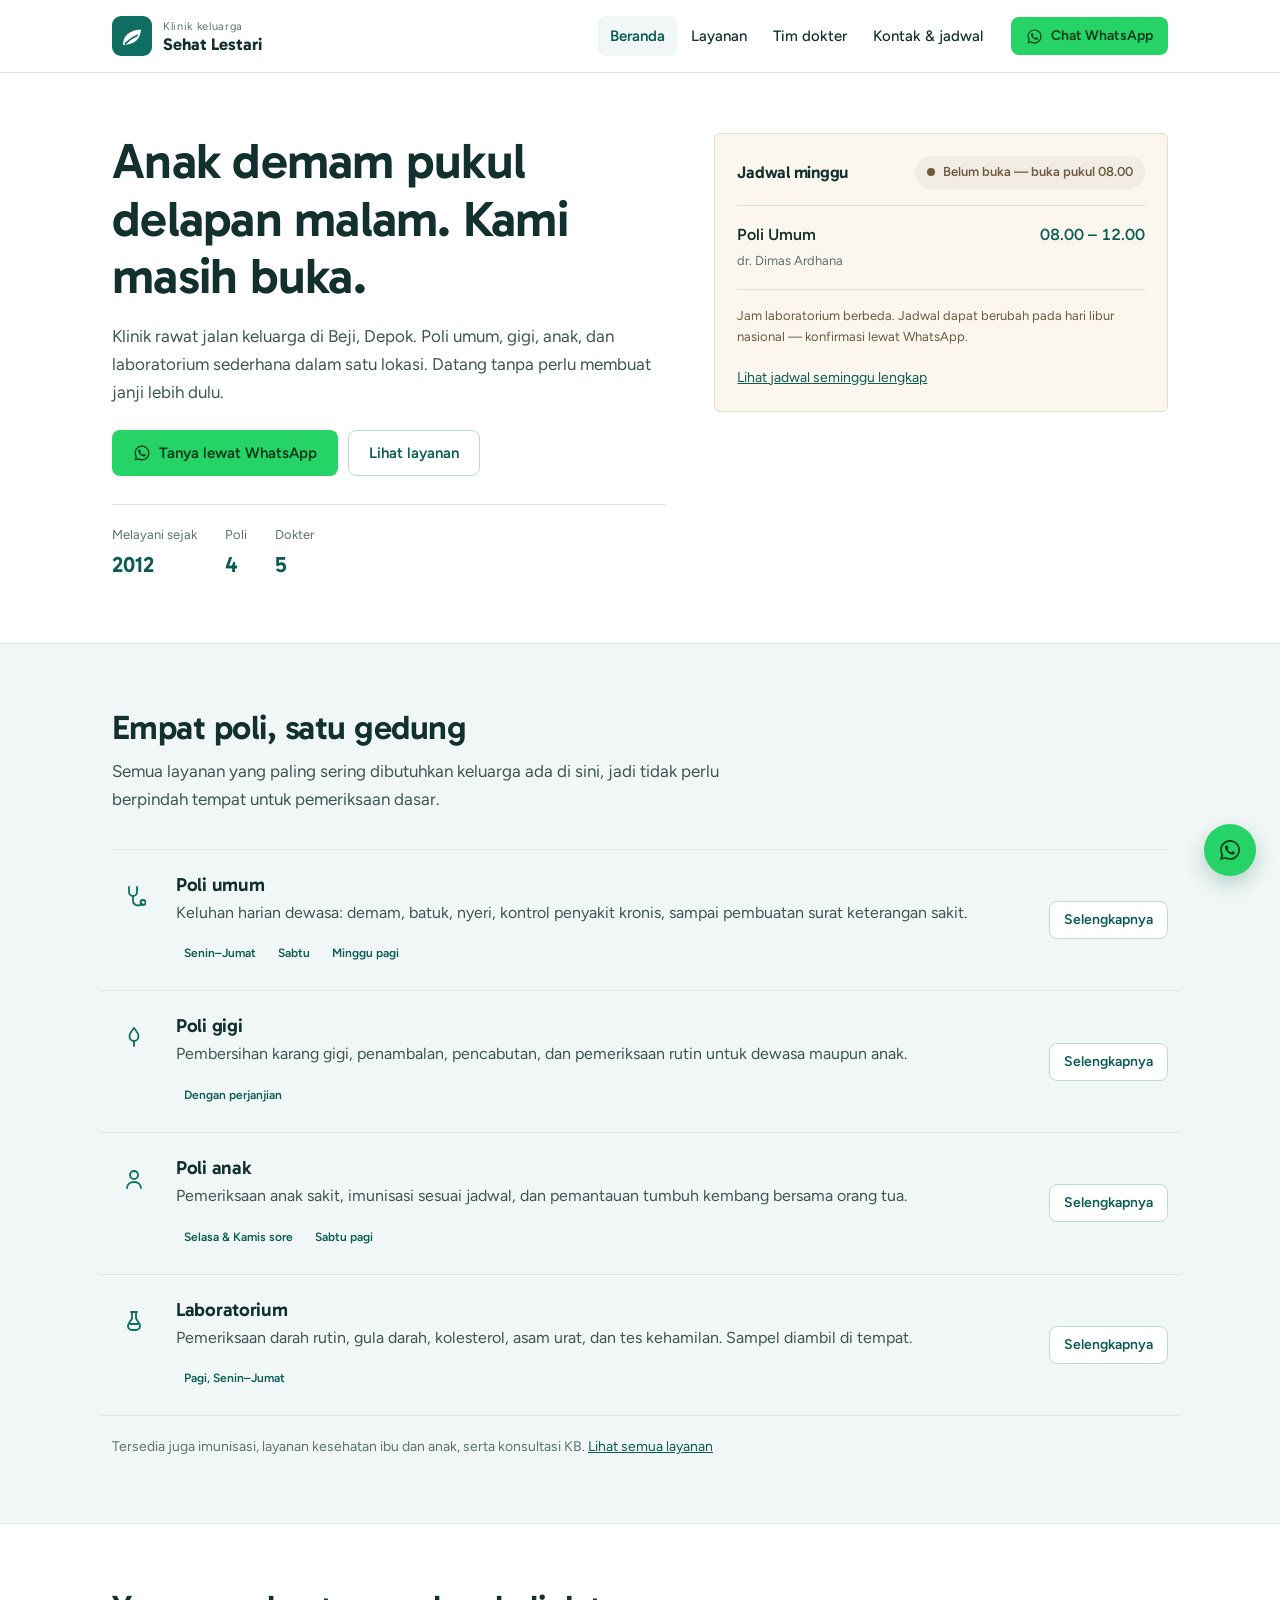
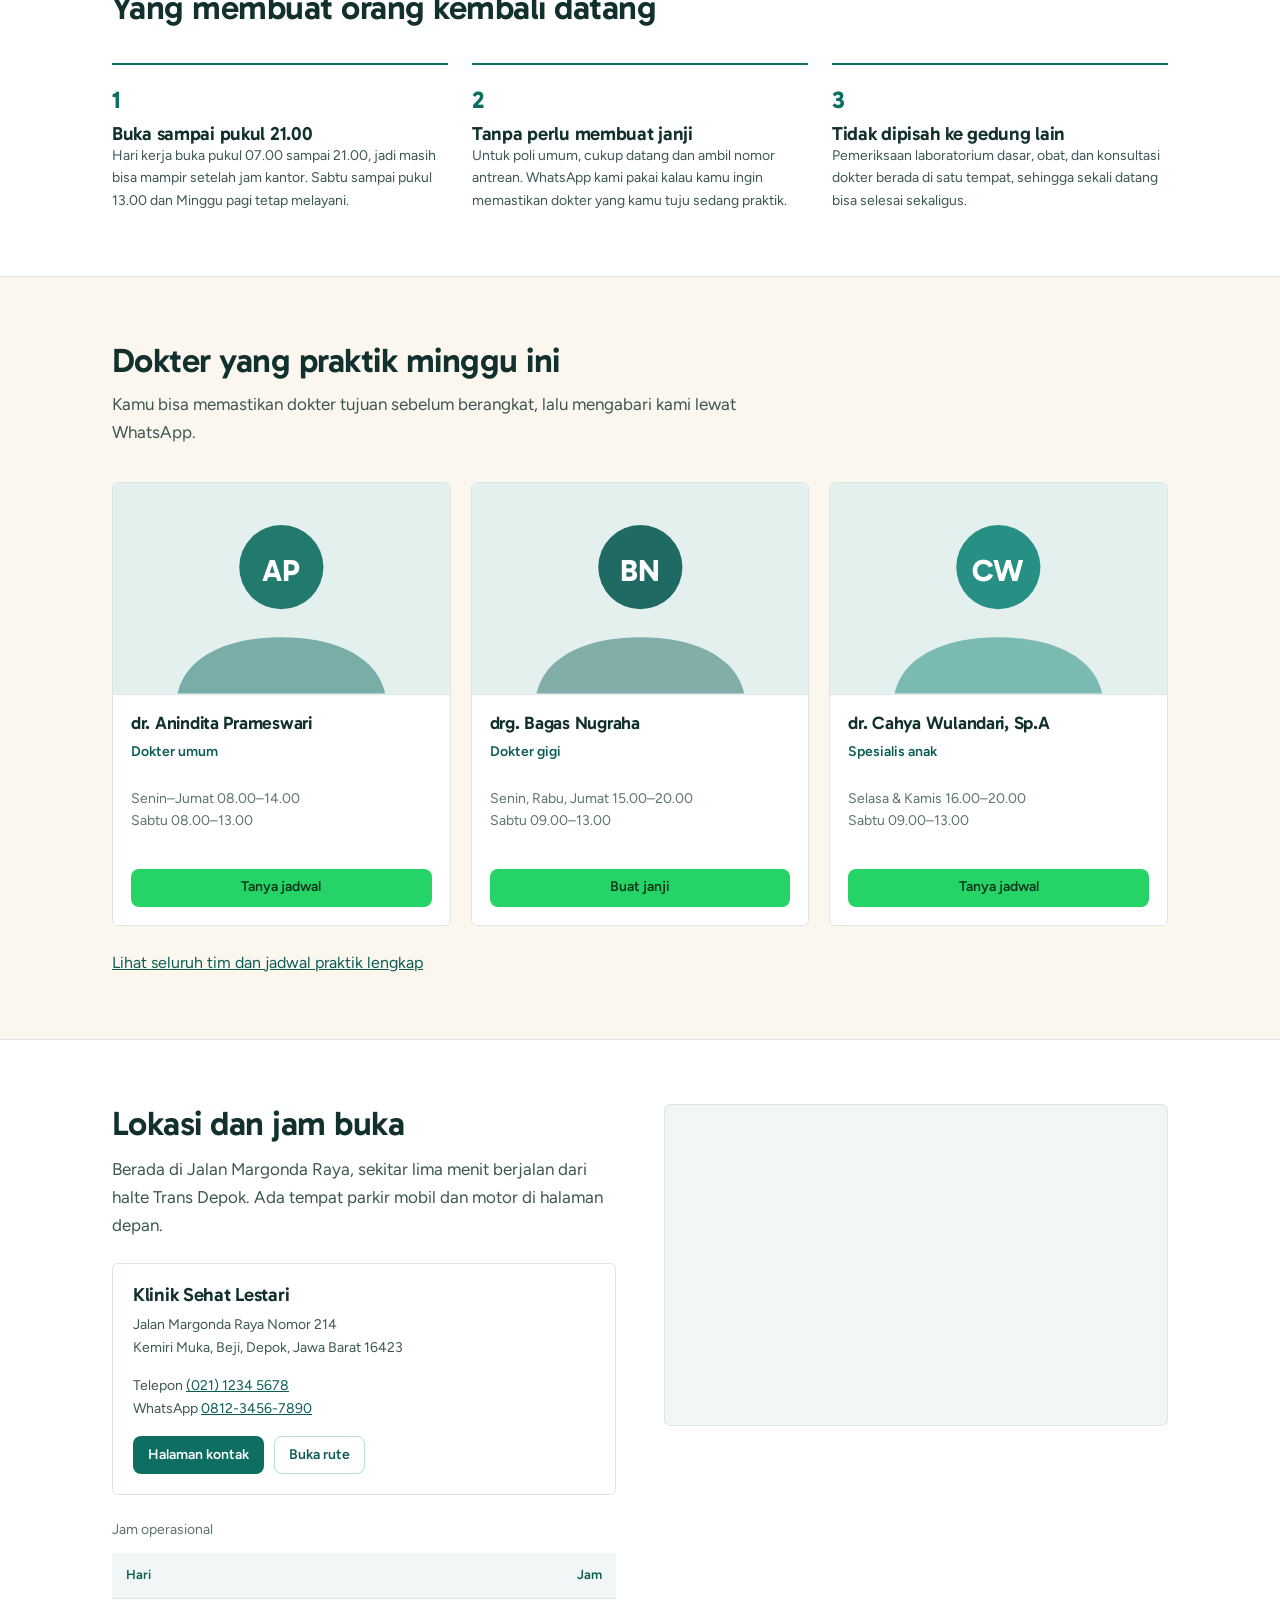
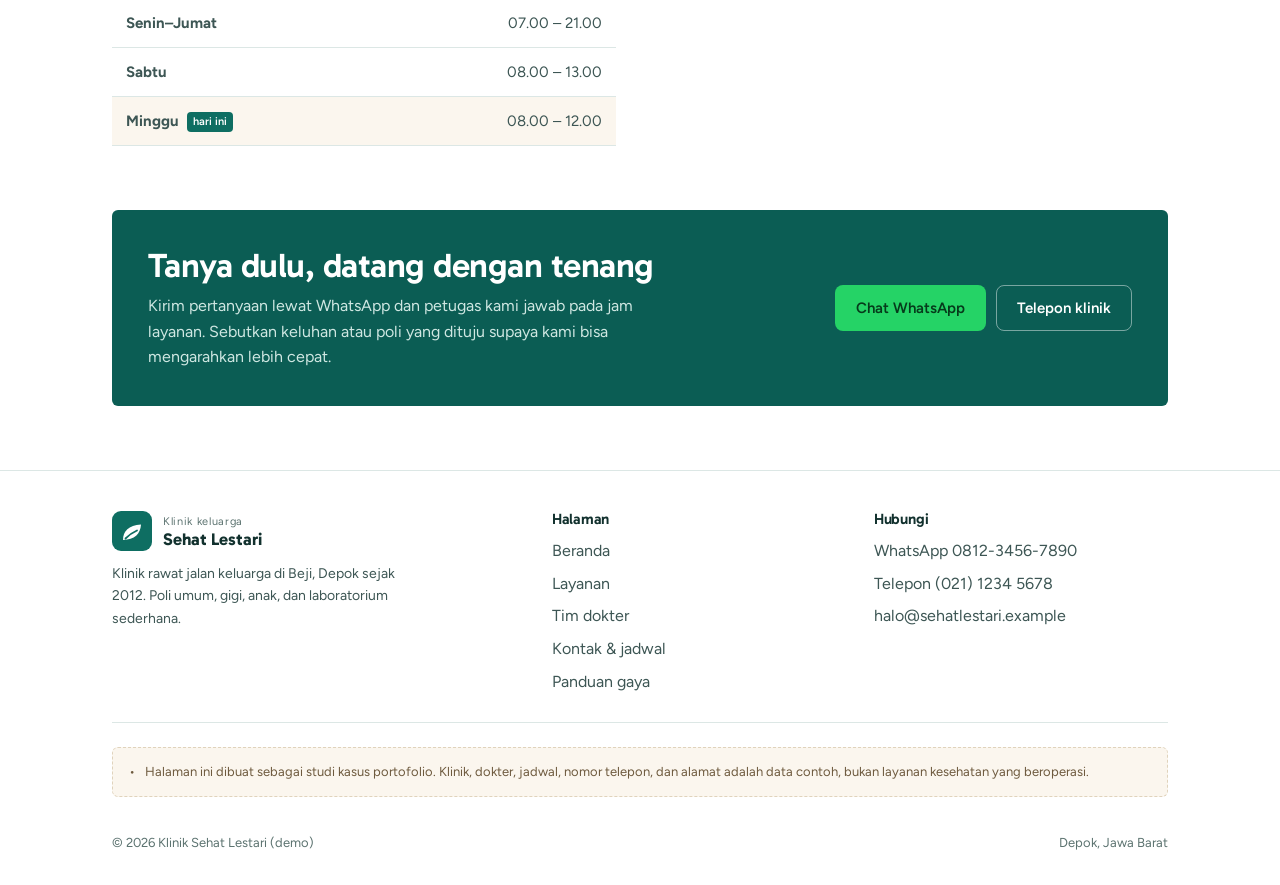
==== index.html @ ddcebb73 "feat: add home page with live open-status card" ====
<!DOCTYPE html>
<html lang="id">
<head>
<meta charset="UTF-8">
<meta name="viewport" content="width=device-width, initial-scale=1">
<title>Klinik Sehat Lestari — Klinik keluarga di Beji, Depok</title>
<meta name="description" content="Klinik rawat jalan keluarga di Beji, Depok sejak 2012. Poli umum, gigi, anak, dan laboratorium. Buka sampai pukul 21.00 di hari kerja, tanpa perlu membuat janji.">
<meta name="theme-color" content="#0E6E62">
<link rel="icon" href="data:image/svg+xml,%3Csvg xmlns='http://www.w3.org/2000/svg' viewBox='0 0 40 40'%3E%3Crect width='40' height='40' rx='9' fill='%230E6E62'/%3E%3Cpath d='M11 29c0-9 5.5-14.5 18-15.5C28.5 23 22.5 28.5 11 29Z' fill='%23fff'/%3E%3C/svg%3E">
<link rel="preconnect" href="https://fonts.googleapis.com">
<link rel="preconnect" href="https://fonts.gstatic.com" crossorigin>
<link href="https://fonts.googleapis.com/css2?family=Figtree:wght@400;500;600&family=Gabarito:wght@600;700&display=swap" rel="stylesheet">
<link rel="stylesheet" href="css/style.css">
</head>
<body>

<a class="skip" href="#main">Langsung ke konten</a>

<header class="masthead">
  <div class="wrap masthead__inner">
    <a class="brand" href="index.html" aria-label="Klinik Sehat Lestari, kembali ke beranda">
      <svg class="brand__mark" viewBox="0 0 40 40" aria-hidden="true">
        <rect width="40" height="40" rx="9" fill="#0E6E62"/>
        <path d="M11 29c0-9 5.5-14.5 18-15.5C28.5 23 22.5 28.5 11 29Z" fill="#fff"/>
        <path d="M13.5 27.5c3.5-3.5 7-6 11.5-8" stroke="#0E6E62" stroke-width="1.8" stroke-linecap="round" fill="none"/>
      </svg>
      <span>
        <span class="brand__kicker">Klinik keluarga</span>
        <span class="brand__name">Sehat Lestari</span>
      </span>
    </a>

    <nav class="nav" aria-label="Menu utama">
      <ul class="nav__links">
        <li><a class="nav__link" href="index.html" aria-current="page">Beranda</a></li>
        <li><a class="nav__link" href="layanan.html">Layanan</a></li>
        <li><a class="nav__link" href="tim-dokter.html">Tim dokter</a></li>
        <li><a class="nav__link" href="kontak.html">Kontak &amp; jadwal</a></li>
      </ul>
      <a class="btn btn--wa btn--sm nav__cta-desktop" href="https://wa.me/6281234567890?text=Halo%20Klinik%20Sehat%20Lestari%2C%20saya%20ingin%20bertanya%20mengenai%20jadwal%20dan%20layanan.">
        <svg class="btn__icon" width="17" height="17" viewBox="0 0 24 24" fill="currentColor" aria-hidden="true"><path d="M12.04 2C6.58 2 2.13 6.45 2.13 11.91c0 1.75.46 3.46 1.32 4.96L2 22l5.25-1.38a9.9 9.9 0 0 0 4.79 1.22c5.46 0 9.91-4.45 9.91-9.91 0-2.65-1.03-5.14-2.9-7.01A9.82 9.82 0 0 0 12.04 2Zm0 18.15a8.2 8.2 0 0 1-4.19-1.15l-.3-.18-3.12.82.83-3.04-.2-.31a8.19 8.19 0 0 1-1.26-4.38c0-4.54 3.7-8.23 8.25-8.23a8.2 8.2 0 0 1 5.83 2.42 8.18 8.18 0 0 1 2.41 5.82c0 4.54-3.7 8.23-8.24 8.23Zm4.52-6.16c-.25-.12-1.47-.72-1.69-.81-.23-.08-.39-.12-.56.13-.16.24-.64.8-.78.97-.14.16-.29.18-.54.06-.25-.12-1.05-.39-2-1.23-.74-.66-1.24-1.47-1.38-1.72-.14-.25-.02-.38.11-.5.11-.11.25-.29.37-.43.13-.14.17-.25.25-.41.08-.16.04-.31-.02-.43-.06-.12-.56-1.35-.77-1.85-.2-.48-.41-.42-.56-.43h-.48c-.16 0-.43.06-.65.31-.23.25-.86.84-.86 2.05 0 1.2.88 2.37 1 2.53.12.16 1.73 2.64 4.19 3.7.59.25 1.04.4 1.4.51.59.19 1.12.16 1.55.1.47-.07 1.47-.6 1.67-1.18.21-.58.21-1.08.15-1.18-.06-.11-.22-.17-.47-.29Z"/></svg>
        Chat WhatsApp
      </a>
      <button class="burger" type="button" data-menu-toggle aria-expanded="false" aria-controls="laci" aria-label="Buka menu">
        <span></span><span></span><span></span>
      </button>
    </nav>
  </div>

  <div class="drawer" id="laci" data-drawer>
    <a class="drawer__link" href="index.html" aria-current="page">Beranda</a>
    <a class="drawer__link" href="layanan.html">Layanan</a>
    <a class="drawer__link" href="tim-dokter.html">Tim dokter</a>
    <a class="drawer__link" href="kontak.html">Kontak &amp; jadwal</a>
    <div class="drawer__cta">
      <a class="btn btn--wa btn--block" href="https://wa.me/6281234567890?text=Halo%20Klinik%20Sehat%20Lestari%2C%20saya%20ingin%20bertanya%20mengenai%20jadwal%20dan%20layanan.">Chat WhatsApp</a>
    </div>
  </div>
</header>

<main id="main">

  <!-- ============ Hero ============ -->
  <section class="wrap" style="padding-block: clamp(2.25rem, 5vw, 3.75rem);">
    <div class="split split--hero">
      <div>
        <h1>Anak demam pukul delapan malam. Kami masih buka.</h1>
        <p class="lead" style="margin-top:1rem;">
          Klinik rawat jalan keluarga di Beji, Depok. Poli umum, gigi, anak, dan laboratorium
          sederhana dalam satu lokasi. Datang tanpa perlu membuat janji lebih dulu.
        </p>

        <div style="display:flex; flex-wrap:wrap; gap:.625rem; margin-top:1.5rem;">
          <a class="btn btn--wa" href="https://wa.me/6281234567890?text=Halo%20Klinik%20Sehat%20Lestari%2C%20saya%20ingin%20bertanya%20mengenai%20jadwal%20dan%20layanan.">
            <svg class="btn__icon" width="18" height="18" viewBox="0 0 24 24" fill="currentColor" aria-hidden="true"><path d="M12.04 2C6.58 2 2.13 6.45 2.13 11.91c0 1.75.46 3.46 1.32 4.96L2 22l5.25-1.38a9.9 9.9 0 0 0 4.79 1.22c5.46 0 9.91-4.45 9.91-9.91 0-2.65-1.03-5.14-2.9-7.01A9.82 9.82 0 0 0 12.04 2Zm0 18.15a8.2 8.2 0 0 1-4.19-1.15l-.3-.18-3.12.82.83-3.04-.2-.31a8.19 8.19 0 0 1-1.26-4.38c0-4.54 3.7-8.23 8.25-8.23a8.2 8.2 0 0 1 5.83 2.42 8.18 8.18 0 0 1 2.41 5.82c0 4.54-3.7 8.23-8.24 8.23Zm4.52-6.16c-.25-.12-1.47-.72-1.69-.81-.23-.08-.39-.12-.56.13-.16.24-.64.8-.78.97-.14.16-.29.18-.54.06-.25-.12-1.05-.39-2-1.23-.74-.66-1.24-1.47-1.38-1.72-.14-.25-.02-.38.11-.5.11-.11.25-.29.37-.43.13-.14.17-.25.25-.41.08-.16.04-.31-.02-.43-.06-.12-.56-1.35-.77-1.85-.2-.48-.41-.42-.56-.43h-.48c-.16 0-.43.06-.65.31-.23.25-.86.84-.86 2.05 0 1.2.88 2.37 1 2.53.12.16 1.73 2.64 4.19 3.7.59.25 1.04.4 1.4.51.59.19 1.12.16 1.55.1.47-.07 1.47-.6 1.67-1.18.21-.58.21-1.08.15-1.18-.06-.11-.22-.17-.47-.29Z"/></svg>
            Tanya lewat WhatsApp
          </a>
          <a class="btn btn--ghost" href="layanan.html">Lihat layanan</a>
        </div>

        <dl class="facts">
          <div class="fact">
            <dt>Melayani sejak</dt>
            <dd>2012</dd>
          </div>
          <div class="fact">
            <dt>Poli</dt>
            <dd>4</dd>
          </div>
          <div class="fact">
            <dt>Dokter</dt>
            <dd>5</dd>
          </div>
        </dl>
      </div>

      <!-- Kartu paling khas di halaman ini: status buka dihitung JavaScript -->
      <aside class="today" data-today-card aria-live="polite">
        <div class="today__head">
          <h2 class="today__title" data-today-title>Jadwal hari ini</h2>
          <span class="status status--open" data-today-status>
            <span class="status__dot" aria-hidden="true"></span>Memuat status
          </span>
        </div>
        <ul class="today__list" data-today-list>
          <li class="today__row"><span>Memuat jadwal praktik…</span></li>
        </ul>
        <p class="today__foot" data-today-foot></p>
        <p style="margin-top:.875rem;">
          <a class="small" href="kontak.html#jadwal">Lihat jadwal seminggu lengkap</a>
        </p>
      </aside>
    </div>
  </section>

  <!-- ============ Layanan ============ -->
  <section class="band band--tint" aria-labelledby="judul-layanan">
    <div class="wrap">
      <div class="section-head">
        <h2 id="judul-layanan">Empat poli, satu gedung</h2>
        <p class="lead">Semua layanan yang paling sering dibutuhkan keluarga ada di sini, jadi tidak perlu berpindah tempat untuk pemeriksaan dasar.</p>
      </div>

      <div class="rows">
        <article class="row">
          <span class="icon-box" aria-hidden="true">
            <svg width="24" height="24" viewBox="0 0 24 24" fill="none" stroke="currentColor" stroke-width="1.8" stroke-linecap="round" stroke-linejoin="round"><path d="M7 3v5a4 4 0 0 0 8 0V3"/><path d="M11 12v4a5 5 0 0 0 9 3.4"/><circle cx="21" cy="18.5" r="2.5"/></svg>
          </span>
          <div>
            <h3 class="row__title">Poli umum</h3>
            <p>Keluhan harian dewasa: demam, batuk, nyeri, kontrol penyakit kronis, sampai pembuatan surat keterangan sakit.</p>
            <div class="row__meta"><span class="tag">Senin–Jumat</span><span class="tag">Sabtu</span><span class="tag">Minggu pagi</span></div>
          </div>
          <div class="row__aside"><a class="btn btn--ghost btn--sm" href="layanan.html#umum">Selengkapnya</a></div>
        </article>

        <article class="row">
          <span class="icon-box" aria-hidden="true">
            <svg width="24" height="24" viewBox="0 0 24 24" fill="none" stroke="currentColor" stroke-width="1.8" stroke-linecap="round" stroke-linejoin="round"><path d="M12 3c3 3.5 4.5 6.2 4.5 8.5A4.5 4.5 0 0 1 12 16a4.5 4.5 0 0 1-4.5-4.5C7.5 9.2 9 6.5 12 3Z"/><path d="M12 16v5"/></svg>
          </span>
          <div>
            <h3 class="row__title">Poli gigi</h3>
            <p>Pembersihan karang gigi, penambalan, pencabutan, dan pemeriksaan rutin untuk dewasa maupun anak.</p>
            <div class="row__meta"><span class="tag">Dengan perjanjian</span></div>
          </div>
          <div class="row__aside"><a class="btn btn--ghost btn--sm" href="layanan.html#gigi">Selengkapnya</a></div>
        </article>

        <article class="row">
          <span class="icon-box" aria-hidden="true">
            <svg width="24" height="24" viewBox="0 0 24 24" fill="none" stroke="currentColor" stroke-width="1.8" stroke-linecap="round" stroke-linejoin="round"><circle cx="12" cy="8" r="4"/><path d="M5 21c0-3.6 3.1-6 7-6s7 2.4 7 6"/></svg>
          </span>
          <div>
            <h3 class="row__title">Poli anak</h3>
            <p>Pemeriksaan anak sakit, imunisasi sesuai jadwal, dan pemantauan tumbuh kembang bersama orang tua.</p>
            <div class="row__meta"><span class="tag">Selasa &amp; Kamis sore</span><span class="tag">Sabtu pagi</span></div>
          </div>
          <div class="row__aside"><a class="btn btn--ghost btn--sm" href="layanan.html#anak">Selengkapnya</a></div>
        </article>

        <article class="row">
          <span class="icon-box" aria-hidden="true">
            <svg width="24" height="24" viewBox="0 0 24 24" fill="none" stroke="currentColor" stroke-width="1.8" stroke-linecap="round" stroke-linejoin="round"><path d="M9 3h6"/><path d="M10 3v6.5L6.5 15A4 4 0 0 0 10 21h4a4 4 0 0 0 3.5-6L14 9.5V3"/><path d="M8 15h8"/></svg>
          </span>
          <div>
            <h3 class="row__title">Laboratorium</h3>
            <p>Pemeriksaan darah rutin, gula darah, kolesterol, asam urat, dan tes kehamilan. Sampel diambil di tempat.</p>
            <div class="row__meta"><span class="tag">Pagi, Senin–Jumat</span></div>
          </div>
          <div class="row__aside"><a class="btn btn--ghost btn--sm" href="layanan.html#lab">Selengkapnya</a></div>
        </article>
      </div>

      <p class="small muted" style="margin-top:1.25rem;">
        Tersedia juga imunisasi, layanan kesehatan ibu dan anak, serta konsultasi KB.
        <a href="layanan.html">Lihat semua layanan</a>
      </p>
    </div>
  </section>

  <!-- ============ Alasan memilih ============ -->
  <section class="band" aria-labelledby="judul-alasan">
    <div class="wrap">
      <div class="section-head">
        <h2 id="judul-alasan">Yang membuat orang kembali datang</h2>
      </div>
      <div class="steps">
        <div class="step">
          <h3>Buka sampai pukul 21.00</h3>
          <p class="small">Hari kerja buka pukul 07.00 sampai 21.00, jadi masih bisa mampir setelah jam kantor. Sabtu sampai pukul 13.00 dan Minggu pagi tetap melayani.</p>
        </div>
        <div class="step">
          <h3>Tanpa perlu membuat janji</h3>
          <p class="small">Untuk poli umum, cukup datang dan ambil nomor antrean. WhatsApp kami pakai kalau kamu ingin memastikan dokter yang kamu tuju sedang praktik.</p>
        </div>
        <div class="step">
          <h3>Tidak dipisah ke gedung lain</h3>
          <p class="small">Pemeriksaan laboratorium dasar, obat, dan konsultasi dokter berada di satu tempat, sehingga sekali datang bisa selesai sekaligus.</p>
        </div>
      </div>
    </div>
  </section>

  <!-- ============ Dokter ============ -->
  <section class="band band--sand" aria-labelledby="judul-dokter">
    <div class="wrap">
      <div class="section-head">
        <h2 id="judul-dokter">Dokter yang praktik minggu ini</h2>
        <p class="lead">Kamu bisa memastikan dokter tujuan sebelum berangkat, lalu mengabari kami lewat WhatsApp.</p>
      </div>

      <div class="doctors">
        <article class="doctor">
          <div class="doctor__avatar" aria-hidden="true">
            <svg viewBox="0 0 240 150">
              <rect width="240" height="150" fill="#E4F0EE"/>
              <circle cx="120" cy="60" r="30" fill="#0E6E62" opacity=".9"/>
              <path d="M46 150c6-27 37-40 74-40s68 13 74 40Z" fill="#0E6E62" opacity=".5"/>
              <text x="120" y="70" text-anchor="middle" font-family="Gabarito, sans-serif" font-size="22" font-weight="700" fill="#fff">AP</text>
            </svg>
          </div>
          <div class="doctor__body">
            <h3 class="doctor__name">dr. Anindita Prameswari</h3>
            <p class="doctor__spec">Dokter umum</p>
            <p class="doctor__hours">Senin–Jumat 08.00–14.00<br>Sabtu 08.00–13.00</p>
            <div class="doctor__cta">
              <a class="btn btn--wa btn--sm btn--block" href="https://wa.me/6281234567890?text=Halo%2C%20saya%20ingin%20bertanya%20jadwal%20praktik%20dr.%20Anindita%20Prameswari%20(poli%20umum).">Tanya jadwal</a>
            </div>
          </div>
        </article>

        <article class="doctor">
          <div class="doctor__avatar" aria-hidden="true">
            <svg viewBox="0 0 240 150">
              <rect width="240" height="150" fill="#E4F0EE"/>
              <circle cx="120" cy="60" r="30" fill="#0B5D54" opacity=".9"/>
              <path d="M46 150c6-27 37-40 74-40s68 13 74 40Z" fill="#0B5D54" opacity=".45"/>
              <text x="120" y="70" text-anchor="middle" font-family="Gabarito, sans-serif" font-size="22" font-weight="700" fill="#fff">BN</text>
            </svg>
          </div>
          <div class="doctor__body">
            <h3 class="doctor__name">drg. Bagas Nugraha</h3>
            <p class="doctor__spec">Dokter gigi</p>
            <p class="doctor__hours">Senin, Rabu, Jumat 15.00–20.00<br>Sabtu 09.00–13.00</p>
            <div class="doctor__cta">
              <a class="btn btn--wa btn--sm btn--block" href="https://wa.me/6281234567890?text=Halo%2C%20saya%20ingin%20membuat%20janji%20dengan%20drg.%20Bagas%20Nugraha%20(poli%20gigi).">Buat janji</a>
            </div>
          </div>
        </article>

        <article class="doctor">
          <div class="doctor__avatar" aria-hidden="true">
            <svg viewBox="0 0 240 150">
              <rect width="240" height="150" fill="#E4F0EE"/>
              <circle cx="120" cy="60" r="30" fill="#14857A" opacity=".9"/>
              <path d="M46 150c6-27 37-40 74-40s68 13 74 40Z" fill="#14857A" opacity=".5"/>
              <text x="120" y="70" text-anchor="middle" font-family="Gabarito, sans-serif" font-size="22" font-weight="700" fill="#fff">CW</text>
            </svg>
          </div>
          <div class="doctor__body">
            <h3 class="doctor__name">dr. Cahya Wulandari, Sp.A</h3>
            <p class="doctor__spec">Spesialis anak</p>
            <p class="doctor__hours">Selasa &amp; Kamis 16.00–20.00<br>Sabtu 09.00–13.00</p>
            <div class="doctor__cta">
              <a class="btn btn--wa btn--sm btn--block" href="https://wa.me/6281234567890?text=Halo%2C%20saya%20ingin%20bertanya%20jadwal%20praktik%20dr.%20Cahya%20Wulandari%2C%20Sp.A%20(poli%20anak).">Tanya jadwal</a>
            </div>
          </div>
        </article>
      </div>

      <p style="margin-top:1.5rem;"><a href="tim-dokter.html">Lihat seluruh tim dan jadwal praktik lengkap</a></p>
    </div>
  </section>

  <!-- ============ Lokasi ============ -->
  <section class="band" aria-labelledby="judul-lokasi">
    <div class="wrap">
      <div class="split split--even">
        <div>
          <h2 id="judul-lokasi">Lokasi dan jam buka</h2>
          <p class="lead" style="margin-top:.75rem;">Berada di Jalan Margonda Raya, sekitar lima menit berjalan dari halte Trans Depok. Ada tempat parkir mobil dan motor di halaman depan.</p>

          <div class="tile" style="margin-top:1.5rem;">
            <div class="tile__body">
              <h3 style="margin-bottom:.5rem;">Klinik Sehat Lestari</h3>
              <p class="small">Jalan Margonda Raya Nomor 214<br>Kemiri Muka, Beji, Depok, Jawa Barat 16423</p>
              <p class="small" style="margin-top:.75rem;">
                Telepon <a href="tel:+622112345678">(021) 1234 5678</a><br>
                WhatsApp <a href="https://wa.me/6281234567890?text=Halo%20Klinik%20Sehat%20Lestari%2C%20saya%20ingin%20bertanya%20mengenai%20jadwal%20dan%20layanan.">0812-3456-7890</a>
              </p>
              <div style="display:flex; gap:.625rem; flex-wrap:wrap; margin-top:1rem;">
                <a class="btn btn--primary btn--sm" href="kontak.html">Halaman kontak</a>
                <a class="btn btn--ghost btn--sm" href="https://www.google.com/maps?q=Jl.+Margonda+Raya+No.+214+Beji+Depok" target="_blank" rel="noopener">Buka rute</a>
              </div>
            </div>
          </div>

          <table class="table table--wide" style="margin-top:1.5rem;">
            <caption>Jam operasional</caption>
            <thead>
              <tr><th scope="col">Hari</th><th scope="col">Jam</th></tr>
            </thead>
            <tbody>
              <tr data-day="1"><th scope="row">Senin–Jumat</th><td>07.00 – 21.00</td></tr>
              <tr data-day="6"><th scope="row">Sabtu</th><td>08.00 – 13.00</td></tr>
              <tr data-day="0"><th scope="row">Minggu</th><td>08.00 – 12.00</td></tr>
            </tbody>
          </table>
        </div>

        <div class="map">
          <iframe
            title="Peta lokasi Klinik Sehat Lestari di Beji, Depok"
            src="https://www.google.com/maps?q=Jl.%20Margonda%20Raya%20No.%20214%2C%20Beji%2C%20Depok&output=embed"
            loading="lazy" referrerpolicy="no-referrer-when-downgrade"></iframe>
        </div>
      </div>
    </div>
  </section>

  <!-- ============ Ajakan ============ -->
  <div class="wrap" style="padding-bottom: clamp(2.5rem, 5vw, 4rem);">
    <div class="callout">
      <div>
        <h2>Tanya dulu, datang dengan tenang</h2>
        <p>Kirim pertanyaan lewat WhatsApp dan petugas kami jawab pada jam layanan. Sebutkan keluhan atau poli yang dituju supaya kami bisa mengarahkan lebih cepat.</p>
      </div>
      <div class="callout__actions">
        <a class="btn btn--wa" href="https://wa.me/6281234567890?text=Halo%20Klinik%20Sehat%20Lestari%2C%20saya%20ingin%20bertanya%20mengenai%20jadwal%20dan%20layanan.">Chat WhatsApp</a>
        <a class="btn btn--ghost" href="tel:+622112345678">Telepon klinik</a>
      </div>
    </div>
  </div>

</main>

<footer class="foot">
  <div class="wrap">
    <div class="foot__grid">
      <div>
        <a class="brand" href="index.html">
          <svg class="brand__mark" viewBox="0 0 40 40" aria-hidden="true">
            <rect width="40" height="40" rx="9" fill="#0E6E62"/>
            <path d="M11 29c0-9 5.5-14.5 18-15.5C28.5 23 22.5 28.5 11 29Z" fill="#fff"/>
            <path d="M13.5 27.5c3.5-3.5 7-6 11.5-8" stroke="#0E6E62" stroke-width="1.8" stroke-linecap="round" fill="none"/>
          </svg>
          <span>
            <span class="brand__kicker">Klinik keluarga</span>
            <span class="brand__name">Sehat Lestari</span>
          </span>
        </a>
        <p class="small" style="margin-top:.75rem; max-width:34ch;">Klinik rawat jalan keluarga di Beji, Depok sejak 2012. Poli umum, gigi, anak, dan laboratorium sederhana.</p>
      </div>
      <div>
        <h4>Halaman</h4>
        <ul>
          <li><a href="index.html">Beranda</a></li>
          <li><a href="layanan.html">Layanan</a></li>
          <li><a href="tim-dokter.html">Tim dokter</a></li>
          <li><a href="kontak.html">Kontak &amp; jadwal</a></li>
          <li><a href="style-guide.html">Panduan gaya</a></li>
        </ul>
      </div>
      <div>
        <h4>Hubungi</h4>
        <ul>
          <li><a href="https://wa.me/6281234567890?text=Halo%20Klinik%20Sehat%20Lestari%2C%20saya%20ingin%20bertanya%20mengenai%20jadwal%20dan%20layanan.">WhatsApp 0812-3456-7890</a></li>
          <li><a href="tel:+622112345678">Telepon (021) 1234 5678</a></li>
          <li><a href="mailto:halo@sehatlestari.example">halo@sehatlestari.example</a></li>
        </ul>
      </div>
    </div>

    <p class="demo-note" style="margin-top:1.5rem;">
      <span aria-hidden="true">•</span>
      <span>Halaman ini dibuat sebagai studi kasus portofolio. Klinik, dokter, jadwal, nomor telepon, dan alamat adalah data contoh, bukan layanan kesehatan yang beroperasi.</span>
    </p>

    <div class="foot__bottom">
      <span>© 2026 Klinik Sehat Lestari (demo)</span>
      <span>Depok, Jawa Barat</span>
    </div>
  </div>
</footer>

<!-- Tombol WhatsApp selalu tersedia -->
<a class="fab" href="https://wa.me/6281234567890?text=Halo%20Klinik%20Sehat%20Lestari%2C%20saya%20ingin%20bertanya%20mengenai%20jadwal%20dan%20layanan." aria-label="Chat WhatsApp">
  <svg width="24" height="24" viewBox="0 0 24 24" fill="currentColor" aria-hidden="true"><path d="M12.04 2C6.58 2 2.13 6.45 2.13 11.91c0 1.75.46 3.46 1.32 4.96L2 22l5.25-1.38a9.9 9.9 0 0 0 4.79 1.22c5.46 0 9.91-4.45 9.91-9.91 0-2.65-1.03-5.14-2.9-7.01A9.82 9.82 0 0 0 12.04 2Zm0 18.15a8.2 8.2 0 0 1-4.19-1.15l-.3-.18-3.12.82.83-3.04-.2-.31a8.19 8.19 0 0 1-1.26-4.38c0-4.54 3.7-8.23 8.25-8.23a8.2 8.2 0 0 1 5.83 2.42 8.18 8.18 0 0 1 2.41 5.82c0 4.54-3.7 8.23-8.24 8.23Zm4.52-6.16c-.25-.12-1.47-.72-1.69-.81-.23-.08-.39-.12-.56.13-.16.24-.64.8-.78.97-.14.16-.29.18-.54.06-.25-.12-1.05-.39-2-1.23-.74-.66-1.24-1.47-1.38-1.72-.14-.25-.02-.38.11-.5.11-.11.25-.29.37-.43.13-.14.17-.25.25-.41.08-.16.04-.31-.02-.43-.06-.12-.56-1.35-.77-1.85-.2-.48-.41-.42-.56-.43h-.48c-.16 0-.43.06-.65.31-.23.25-.86.84-.86 2.05 0 1.2.88 2.37 1 2.53.12.16 1.73 2.64 4.19 3.7.59.25 1.04.4 1.4.51.59.19 1.12.16 1.55.1.47-.07 1.47-.6 1.67-1.18.21-.58.21-1.08.15-1.18-.06-.11-.22-.17-.47-.29Z"/></svg>
</a>

<div class="actionbar">
  <a class="btn btn--ghost" href="tel:+622112345678">
    <svg class="btn__icon" width="17" height="17" viewBox="0 0 24 24" fill="none" stroke="currentColor" stroke-width="1.9" stroke-linecap="round" aria-hidden="true"><path d="M6 3h3l2 5-2.5 1.5a12 12 0 0 0 6 6L16 13l5 2v3a2 2 0 0 1-2.2 2A16.8 16.8 0 0 1 4 5.2A2 2 0 0 1 6 3Z"/></svg>
    Telepon
  </a>
  <a class="btn btn--wa" href="https://wa.me/6281234567890?text=Halo%20Klinik%20Sehat%20Lestari%2C%20saya%20ingin%20bertanya%20mengenai%20jadwal%20dan%20layanan.">Chat WhatsApp</a>
</div>

<script src="js/main.js" defer></script>
</body>
</html>
---- css/style.css ----
/* ==========================================================================
   Klinik Sehat Lestari — company profile
   Urutan: token → dasar → komponen → tata letak → halaman → responsif
   Satu file, tanpa build step.
   ========================================================================== */

/* --------------------------------------------------------------------------
   1. Token
   -------------------------------------------------------------------------- */
:root {
  /* Warna inti — mengikuti logo klien (tosca + putih) */
  --tosca-700: #0B5D54;
  --tosca-600: #0E6E62;
  --tosca-500: #14857A;
  --tosca-200: #B9DCD6;
  --tosca-100: #E4F0EE;
  --tosca-50:  #F1F7F6;

  --paper: #FFFFFF;
  --sand:  #FBF6EE;
  --line:  #DCE7E5;

  --ink:   #12312E;
  --body:  #3D5654;
  --muted: #5C7370;

  /* Hijau WhatsApp hanya untuk tombol WhatsApp */
  --wa:        #25D366;
  --wa-on:     #063A1B;
  --wa-hover:  #1FC65D;

  /* Tipografi */
  --font-display: "Gabarito", ui-sans-serif, system-ui, sans-serif;
  --font-body: "Figtree", ui-sans-serif, system-ui, sans-serif;

  /* Jarak */
  --gap-xs: .5rem;
  --gap-sm: .75rem;
  --gap-md: 1.25rem;
  --gap-lg: 2rem;
  --gap-xl: clamp(2.5rem, 5vw, 4rem);

  /* Sudut — sengaja tidak seragam supaya hierarki terbaca */
  --radius-btn: 8px;
  --radius-tile: 6px;
  --radius-pill: 999px;

  --shell: 1120px;
}

/* --------------------------------------------------------------------------
   2. Dasar
   -------------------------------------------------------------------------- */
*, *::before, *::after { box-sizing: border-box; }

html {
  scroll-behavior: smooth;
  -webkit-text-size-adjust: 100%;
}

body {
  margin: 0;
  background: var(--paper);
  color: var(--body);
  font-family: var(--font-body);
  font-size: 1rem;
  line-height: 1.6;
  -webkit-font-smoothing: antialiased;
}

h1, h2, h3, h4 {
  margin: 0;
  font-family: var(--font-display);
  color: var(--ink);
  font-weight: 600;
  line-height: 1.15;
  letter-spacing: -.015em;
}

h1 { font-size: clamp(2rem, 4.6vw, 3.125rem); }
h2 { font-size: clamp(1.5rem, 3.2vw, 2.125rem); }
h3 { font-size: 1.1875rem; }
h4 { font-size: 1rem; }

p { margin: 0 0 1rem; }
p:last-child { margin-bottom: 0; }

a { color: var(--tosca-700); }
img, svg { display: block; max-width: 100%; }
ul, ol { margin: 0; padding: 0; }
li { list-style: none; }

:focus-visible {
  outline: 3px solid var(--tosca-500);
  outline-offset: 2px;
  border-radius: 3px;
}

.sr-only {
  position: absolute;
  width: 1px; height: 1px;
  padding: 0; margin: -1px;
  overflow: hidden;
  clip-path: inset(50%);
  white-space: nowrap;
}

.skip {
  position: absolute;
  left: -9999px;
  top: 0;
  z-index: 100;
  background: var(--tosca-700);
  color: #fff;
  padding: .75rem 1rem;
  font-weight: 600;
  text-decoration: none;
}
.skip:focus { left: .5rem; top: .5rem; }

.lead {
  font-size: 1.0625rem;
  line-height: 1.65;
  color: var(--body);
  max-width: 60ch;
}

.muted { color: var(--muted); }
.small { font-size: .875rem; }

/* --------------------------------------------------------------------------
   3. Komponen
   -------------------------------------------------------------------------- */

/* Tombol */
.btn {
  display: inline-flex;
  align-items: center;
  justify-content: center;
  gap: .5rem;
  min-height: 2.875rem;
  padding: 0 1.25rem;
  font-family: var(--font-body);
  font-size: .9375rem;
  font-weight: 600;
  border: 1px solid transparent;
  border-radius: var(--radius-btn);
  text-decoration: none;
  cursor: pointer;
  transition: background-color .15s, border-color .15s, color .15s;
}
.btn--primary { background: var(--tosca-600); color: #fff; }
.btn--primary:hover { background: var(--tosca-700); }
.btn--ghost { background: var(--paper); border-color: var(--tosca-200); color: var(--tosca-700); }
.btn--ghost:hover { background: var(--tosca-50); border-color: var(--tosca-500); }
.btn--wa { background: var(--wa); color: var(--wa-on); }
.btn--wa:hover { background: var(--wa-hover); }
.btn--sm { min-height: 2.375rem; padding: 0 .875rem; font-size: .875rem; }
.btn--block { width: 100%; }
.btn__icon { flex: none; }

/* Status buka/tutup */
.status {
  display: inline-flex;
  align-items: center;
  gap: .5rem;
  padding: .375rem .75rem;
  border-radius: var(--radius-pill);
  font-size: .8125rem;
  font-weight: 600;
}
.status__dot {
  width: .5rem; height: .5rem;
  border-radius: 50%;
  background: currentColor;
}
.status--open { background: var(--tosca-100); color: var(--tosca-700); }
.status--closed { background: #F2EDE4; color: #6E5A3E; }

/* Kartu */
.tile {
  background: var(--paper);
  border: 1px solid var(--line);
  border-radius: var(--radius-tile);
}
.tile__body { padding: 1.25rem; }

/* Label kecil untuk nama poli */
.tag {
  display: inline-block;
  padding: .1875rem .5rem;
  border-radius: 4px;
  background: var(--tosca-50);
  color: var(--tosca-700);
  font-size: .75rem;
  font-weight: 600;
}

/* Ikon layanan */
.icon-box {
  width: 2.75rem;
  height: 2.75rem;
  flex: none;
  display: grid;
  place-items: center;
  border-radius: var(--radius-tile);
  background: var(--tosca-50);
  color: var(--tosca-600);
}

/* Daftar layanan sebagai baris bergaris, bukan tumpukan kartu */
.rows { border-top: 1px solid var(--line); }
.row {
  display: grid;
  grid-template-columns: auto minmax(0, 1fr) auto;
  gap: 1.25rem;
  align-items: start;
  padding: 1.5rem 1rem;
  margin-inline: -1rem;
  border-bottom: 1px solid var(--line);
  border-radius: var(--radius-tile);
  transition: background-color .15s;
}
.row:hover { background: var(--tosca-50); }
.row__title { margin-bottom: .25rem; }
.row__meta { display: flex; flex-wrap: wrap; gap: .375rem; margin-top: .75rem; }
.row__aside { align-self: center; }

/* Tabel jadwal */
.table { width: 100%; border-collapse: collapse; font-size: .9375rem; }
.table caption { text-align: left; padding-bottom: .75rem; color: var(--muted); font-size: .875rem; }
.table th, .table td { text-align: left; padding: .75rem .875rem; border-bottom: 1px solid var(--line); }
.table thead th {
  background: var(--tosca-50);
  color: var(--tosca-700);
  font-size: .8125rem;
  font-weight: 600;
  white-space: nowrap;
}
.table td:last-child, .table th:last-child { text-align: right; }
.table tbody tr.is-today { background: var(--sand); }
.table tbody tr.is-today th[scope]::after {
  content: "hari ini";
  display: inline-block;
  margin-left: .5rem;
  padding: .0625rem .375rem;
  border-radius: 4px;
  background: var(--tosca-600);
  color: #fff;
  font-size: .6875rem;
  font-weight: 600;
  vertical-align: 1px;
}

/* Tab */
.tabs {
  display: flex;
  flex-wrap: wrap;
  gap: .5rem;
  margin-bottom: 1.5rem;
}
.tab {
  padding: .5rem .9375rem;
  font-family: var(--font-body);
  font-size: .875rem;
  font-weight: 600;
  color: var(--muted);
  background: var(--paper);
  border: 1px solid var(--line);
  border-radius: var(--radius-pill);
  cursor: pointer;
}
.tab:hover { border-color: var(--tosca-200); color: var(--tosca-700); }
.tab[aria-selected="true"] {
  background: var(--tosca-600);
  border-color: var(--tosca-600);
  color: #fff;
}
.panel[hidden] { display: none; }

/* Akordeon jadwal versi mobile */
.acc {
  background: var(--paper);
  border: 1px solid var(--line);
  border-radius: var(--radius-tile);
  overflow: hidden;
}
.acc + .acc { margin-top: .625rem; }
.acc__btn {
  width: 100%;
  display: flex;
  align-items: center;
  justify-content: space-between;
  gap: 1rem;
  padding: .9375rem 1.125rem;
  background: transparent;
  border: 0;
  font-family: var(--font-body);
  font-size: .9375rem;
  font-weight: 600;
  color: var(--ink);
  text-align: left;
  cursor: pointer;
}
.acc__btn[aria-expanded="true"] { color: var(--tosca-700); }
.acc__sign { flex: none; color: var(--tosca-600); font-size: 1.25rem; line-height: 1; }
.acc__panel { padding: 0 1.125rem 1.125rem; border-top: 1px solid var(--line); padding-top: .875rem; }
.acc.is-today { border-color: var(--tosca-500); }
.acc.is-today .acc__btn { background: var(--sand); }

/* Langkah berurutan (benar-benar berurutan, jadi penomoran wajar) */
.steps { counter-reset: step; display: grid; gap: 1.5rem; grid-template-columns: repeat(3, minmax(0, 1fr)); }
.step { padding-top: 1rem; border-top: 2px solid var(--tosca-600); }
.step::before {
  counter-increment: step;
  content: counter(step);
  display: block;
  font-family: var(--font-display);
  font-size: 1.5rem;
  font-weight: 700;
  color: var(--tosca-600);
  margin-bottom: .25rem;
}

/* Daftar alasan: tidak berurutan, jadi tanpa penomoran dan garisnya pun tipis */
.points { display: grid; gap: 1.5rem; grid-template-columns: repeat(3, minmax(0, 1fr)); }
.point { padding-top: 1rem; border-top: 1px solid var(--line); }
.point h3 { margin-bottom: .375rem; font-size: 1.0625rem; }

/* Kartu dokter */
.doctors { display: grid; gap: 1.25rem; grid-template-columns: repeat(3, minmax(0, 1fr)); }
.doctor {
  display: flex;
  flex-direction: column;
  background: var(--paper);
  border: 1px solid var(--line);
  border-radius: var(--radius-tile);
  overflow: hidden;
}
.doctor__avatar { border-bottom: 1px solid var(--line); background: var(--tosca-50); }
.doctor__avatar svg { width: 100%; height: auto; }
.doctor__body { display: flex; flex-direction: column; gap: .5rem; flex: 1; padding: 1.125rem; }
.doctor__name { font-size: 1.125rem; }
.doctor__spec { color: var(--tosca-700); font-size: .875rem; font-weight: 600; }
.doctor__hours { font-size: .875rem; color: var(--muted); }
.doctor__cta { margin-top: auto; padding-top: .75rem; }

/* Fakta singkat di hero */
.facts {
  display: flex;
  flex-wrap: wrap;
  gap: 1.25rem 1.75rem;
  margin: 1.75rem 0 0;
  padding-top: 1.25rem;
  border-top: 1px solid var(--line);
}
.fact dt { font-size: .8125rem; color: var(--muted); }
.fact dd {
  margin: .125rem 0 0;
  font-family: var(--font-display);
  font-size: 1.375rem;
  font-weight: 600;
  color: var(--tosca-700);
}

/* Peta */
.map {
  border: 1px solid var(--line);
  border-radius: var(--radius-tile);
  overflow: hidden;
  background: var(--tosca-50);
}
.map iframe { width: 100%; height: 100%; min-height: 320px; border: 0; display: block; }

/* Kotak info kontak */
.contact-list li {
  display: grid;
  grid-template-columns: auto minmax(0, 1fr);
  gap: 1rem;
  padding: 1rem 0;
  border-bottom: 1px solid var(--line);
}
.contact-list li:first-child { border-top: 1px solid var(--line); }
.contact-list dt { font-size: .8125rem; color: var(--muted); }
.contact-list dd { margin: .125rem 0 0; font-size: 1rem; color: var(--ink); font-weight: 500; }

/* Catatan bahwa ini situs demo */
.demo-note {
  display: flex;
  gap: .625rem;
  align-items: flex-start;
  padding: .875rem 1rem;
  background: var(--sand);
  border: 1px dashed #E0D3BC;
  border-radius: var(--radius-tile);
  font-size: .8125rem;
  color: #6E5A3E;
  line-height: 1.5;
}

/* --------------------------------------------------------------------------
   4. Tata letak
   -------------------------------------------------------------------------- */
.wrap {
  width: 100%;
  max-width: var(--shell);
  margin-inline: auto;
  padding-inline: clamp(1.25rem, 4vw, 2rem);
}

.band { border-top: 1px solid var(--line); padding: var(--gap-xl) 0; }
.band--tint { background: var(--tosca-50); }
.band--sand { background: var(--sand); }
.band--tight { padding: clamp(2rem, 4vw, 3rem) 0; }

.section-head { margin-bottom: clamp(1.5rem, 3vw, 2.25rem); }
.section-head .lead { margin-top: .625rem; }

.split { display: grid; gap: clamp(1.5rem, 4vw, 3rem); }
.split--hero { grid-template-columns: 1.1fr .9fr; align-items: start; }
.split--even { grid-template-columns: 1fr 1fr; align-items: start; }
.stack { display: grid; gap: 1.25rem; }

/* Header */
.masthead {
  position: sticky;
  top: 0;
  z-index: 60;
  background: rgba(255, 255, 255, .94);
  backdrop-filter: blur(8px);
  border-bottom: 1px solid var(--line);
}
.masthead__inner {
  display: flex;
  align-items: center;
  justify-content: space-between;
  gap: 1.5rem;
  min-height: 4.5rem;
}

.brand { display: flex; align-items: center; gap: .6875rem; text-decoration: none; }
.brand__mark { width: 2.5rem; height: 2.5rem; flex: none; }
.brand__kicker { display: block; font-size: .6875rem; letter-spacing: .06em; color: var(--muted); }
.brand__name {
  display: block;
  font-family: var(--font-display);
  font-size: 1.0625rem;
  font-weight: 700;
  color: var(--ink);
  line-height: 1.1;
}

.nav { display: flex; align-items: center; gap: 1rem; }
.nav__links { display: flex; align-items: center; gap: .125rem; }
.nav__link {
  display: block;
  padding: .5rem .75rem;
  border-radius: var(--radius-btn);
  color: var(--ink);
  font-size: .9375rem;
  font-weight: 500;
  text-decoration: none;
}
.nav__link:hover { background: var(--tosca-50); }
.nav__link[aria-current="page"] { color: var(--tosca-700); background: var(--tosca-50); font-weight: 600; }

.burger {
  display: none;
  width: 2.75rem;
  height: 2.75rem;
  padding: 0;
  background: var(--paper);
  border: 1px solid var(--line);
  border-radius: var(--radius-btn);
  cursor: pointer;
  place-items: center;
}
.burger span {
  display: block;
  width: 1.125rem;
  height: 2px;
  background: var(--ink);
}
.burger span + span { margin-top: 4px; }
.burger[aria-expanded="true"] span:nth-child(1) { transform: translateY(6px) rotate(45deg); }
.burger[aria-expanded="true"] span:nth-child(2) { opacity: 0; }
.burger[aria-expanded="true"] span:nth-child(3) { transform: translateY(-6px) rotate(-45deg); }

.drawer { display: none; border-top: 1px solid var(--line); background: var(--paper); }
.drawer__link {
  display: flex;
  align-items: center;
  justify-content: space-between;
  gap: 1rem;
  padding: .9375rem clamp(1.25rem, 4vw, 2rem);
  border-bottom: 1px solid var(--line);
  color: var(--ink);
  font-weight: 600;
  text-decoration: none;
}
.drawer__link[aria-current="page"] { color: var(--tosca-700); background: var(--tosca-50); }
.drawer__cta { padding: 1rem clamp(1.25rem, 4vw, 2rem); }

/* Kartu jadwal hari ini di hero */
.today {
  background: var(--sand);
  border: 1px solid #E7DCC9;
  border-radius: var(--radius-tile);
  padding: 1.375rem;
}
.today__head {
  display: flex;
  align-items: center;
  justify-content: space-between;
  gap: 1rem;
  flex-wrap: wrap;
  padding-bottom: 1rem;
  border-bottom: 1px solid #E7DCC9;
}
.today__title { font-size: 1.0625rem; }
.today__list { margin-top: .25rem; }
.today__row {
  display: grid;
  grid-template-columns: minmax(0, 1fr) auto;
  gap: .5rem 1rem;
  align-items: baseline;
  padding: .75rem 0;
  border-bottom: 1px dashed #E7DCC9;
}
.today__row:last-child { border-bottom: 0; padding-bottom: 0; }
.today__poli { font-weight: 600; color: var(--ink); }
.today__who { font-size: .8125rem; color: var(--muted); }
.today__hours {
  font-variant-numeric: tabular-nums;
  font-weight: 600;
  color: var(--tosca-700);
  white-space: nowrap;
}
.today__foot {
  margin-top: 1rem;
  padding-top: 1rem;
  border-top: 1px solid #E7DCC9;
  font-size: .8125rem;
  color: #6E5A3E;
}

/* Panggilan WhatsApp di akhir halaman */
.callout {
  display: grid;
  grid-template-columns: minmax(0, 1.4fr) auto;
  gap: 1.5rem;
  align-items: center;
  padding: clamp(1.5rem, 3vw, 2.25rem);
  background: var(--tosca-700);
  border-radius: var(--radius-tile);
  color: #fff;
}
.callout h2 { color: #fff; }
.callout p { color: #CFE7E2; max-width: 52ch; margin-top: .5rem; }
.callout__actions { display: flex; flex-wrap: wrap; gap: .625rem; }
.callout .btn--ghost { background: transparent; border-color: rgba(255,255,255,.45); color: #fff; }
.callout .btn--ghost:hover { background: rgba(255,255,255,.12); border-color: #fff; }

/* Kaki halaman */
.foot { padding: 2.5rem 0 2rem; border-top: 1px solid var(--line); }
.foot__grid {
  display: grid;
  grid-template-columns: 1.4fr 1fr 1fr;
  gap: 1.75rem;
  padding-bottom: 1.75rem;
  border-bottom: 1px solid var(--line);
}
.foot h4 { margin-bottom: .625rem; font-size: .9375rem; }
.foot ul li + li { margin-top: .4375rem; }
.foot a { color: var(--body); text-decoration: none; }
.foot a:hover { color: var(--tosca-700); text-decoration: underline; }
.foot__bottom {
  display: flex;
  flex-wrap: wrap;
  gap: .5rem 1.25rem;
  justify-content: space-between;
  padding-top: 1.25rem;
  font-size: .8125rem;
  color: var(--muted);
}

/* Tombol WhatsApp mengambang (desktop & tablet) */
.fab {
  position: fixed;
  right: 1.5rem;
  bottom: 1.5rem;
  z-index: 55;
  display: grid;
  place-items: center;
  width: 3.25rem;
  height: 3.25rem;
  border-radius: 50%;
  background: var(--wa);
  color: var(--wa-on);
  text-decoration: none;
  box-shadow: 0 8px 20px rgba(11, 93, 84, .25);
}
.fab:hover { background: var(--wa-hover); }

/* Baris aksi bawah (mobile) — "tombol WhatsApp selalu terlihat" */
.actionbar {
  display: none;
  position: fixed;
  left: 0;
  right: 0;
  bottom: 0;
  z-index: 70;
  gap: .625rem;
  padding: .625rem clamp(1rem, 4vw, 2rem) calc(.625rem + env(safe-area-inset-bottom));
  background: rgba(255, 255, 255, .97);
  border-top: 1px solid var(--line);
  backdrop-filter: blur(8px);
}
.actionbar .btn { flex: 1; }

/* Peta informasi berurutan di halaman layanan */
.breadcrumb {
  display: flex;
  flex-wrap: wrap;
  gap: .375rem;
  align-items: center;
  font-size: .8125rem;
  color: var(--muted);
  margin-bottom: 1rem;
}
.breadcrumb a { color: var(--muted); }
.breadcrumb li + li::before { content: "/"; margin-right: .375rem; color: var(--tosca-200); }

/* Daftar cek sederhana */
.checks { display: grid; gap: .375rem; }
.checks li { display: grid; grid-template-columns: auto minmax(0, 1fr); gap: .5rem; align-items: start; font-size: .9375rem; }
.checks li::before { content: ""; width: .375rem; height: .375rem; margin-top: .5625rem; border-radius: 50%; background: var(--tosca-500); }

/* --------------------------------------------------------------------------
   5. Halaman: style guide & wireframe
   -------------------------------------------------------------------------- */
.spec { padding: 1.25rem 0; border-bottom: 1px solid var(--line); }
.spec__label { font-size: .8125rem; color: var(--muted); margin-bottom: .5rem; }

.swatches { display: grid; gap: 1rem; grid-template-columns: repeat(auto-fill, minmax(180px, 1fr)); }
.swatch { border: 1px solid var(--line); border-radius: var(--radius-tile); overflow: hidden; }
.swatch__chip { height: 5rem; }
.swatch__meta { padding: .75rem .875rem; font-size: .8125rem; }
.swatch__name { font-weight: 600; color: var(--ink); }
.swatch code { font-size: .75rem; color: var(--muted); }

.type-row { display: grid; grid-template-columns: 9rem minmax(0, 1fr); gap: 1.25rem; align-items: baseline; padding: .875rem 0; border-bottom: 1px solid var(--line); }
.type-row > span { font-size: .8125rem; color: var(--muted); }

.wf { margin-bottom: 3rem; }
.wf__frames { display: grid; gap: 1.5rem; grid-template-columns: minmax(0, 1fr) 240px; align-items: start; }
.wf__cap { font-size: .8125rem; color: var(--muted); margin-bottom: .5rem; }
.wf__canvas { border: 1px solid var(--line); border-radius: var(--radius-tile); background: #FCFDFD; padding: .75rem; display: grid; gap: .5rem; }
.wf__box {
  border: 1px dashed #A9BCBA;
  border-radius: 4px;
  background: #fff;
  padding: .5rem .625rem;
  font-size: .75rem;
  color: #55706D;
  min-height: 2rem;
  display: flex;
  align-items: center;
}
.wf__box--accent { background: var(--tosca-50); border-style: solid; border-color: var(--tosca-200); color: var(--tosca-700); }
.wf__box--tall { align-items: flex-start; min-height: 7rem; }
.wf__bar { border: 1px solid #A9BCBA; border-radius: 4px; background: #EFEFEF; padding: .375rem .625rem; font-size: .75rem; color: #55706D; }
.wf__cols { display: grid; gap: .5rem; grid-template-columns: 1fr 1fr; }
.wf__cta { display: inline-block; border: 1px solid var(--tosca-600); background: var(--tosca-600); color: #fff; border-radius: 4px; padding: .25rem .5rem; font-size: .6875rem; }
.wf__cta--ghost { background: #fff; color: var(--tosca-700); }
.wf__note { font-size: .75rem; color: var(--muted); margin-top: .5rem; }

/* --------------------------------------------------------------------------
   6. Responsif
   -------------------------------------------------------------------------- */
@media (max-width: 980px) {
  .split--hero, .split--even { grid-template-columns: 1fr; }
  .doctors, .steps, .points { grid-template-columns: repeat(2, minmax(0, 1fr)); }
  .foot__grid { grid-template-columns: 1fr 1fr; }
  .callout { grid-template-columns: 1fr; }
  .wf__frames { grid-template-columns: 1fr; }
}

@media (max-width: 900px) {
  .nav__links, .nav__cta-desktop { display: none; }
  .burger { display: grid; }
  .drawer.is-open { display: block; }
}

@media (max-width: 760px) {
  body { padding-bottom: 4.75rem; }
  .actionbar { display: flex; }
  .fab { display: none; }

  .row { grid-template-columns: auto minmax(0, 1fr); }
  .row__aside { grid-column: 2; align-self: start; }
  .doctors, .steps, .points, .foot__grid { grid-template-columns: 1fr; }
  .table--wide { display: none; }
  .acc-view { display: block; }
  .facts { gap: 1rem 1.5rem; }
}

@media (min-width: 761px) {
  .acc-view { display: none; }
}

/* --------------------------------------------------------------------------
   7. Hormati preferensi pengguna
   -------------------------------------------------------------------------- */
@media (prefers-reduced-motion: reduce) {
  html { scroll-behavior: auto; }
  *, *::before, *::after {
    animation-duration: .001ms !important;
    animation-iteration-count: 1 !important;
    transition-duration: .001ms !important;
  }
}
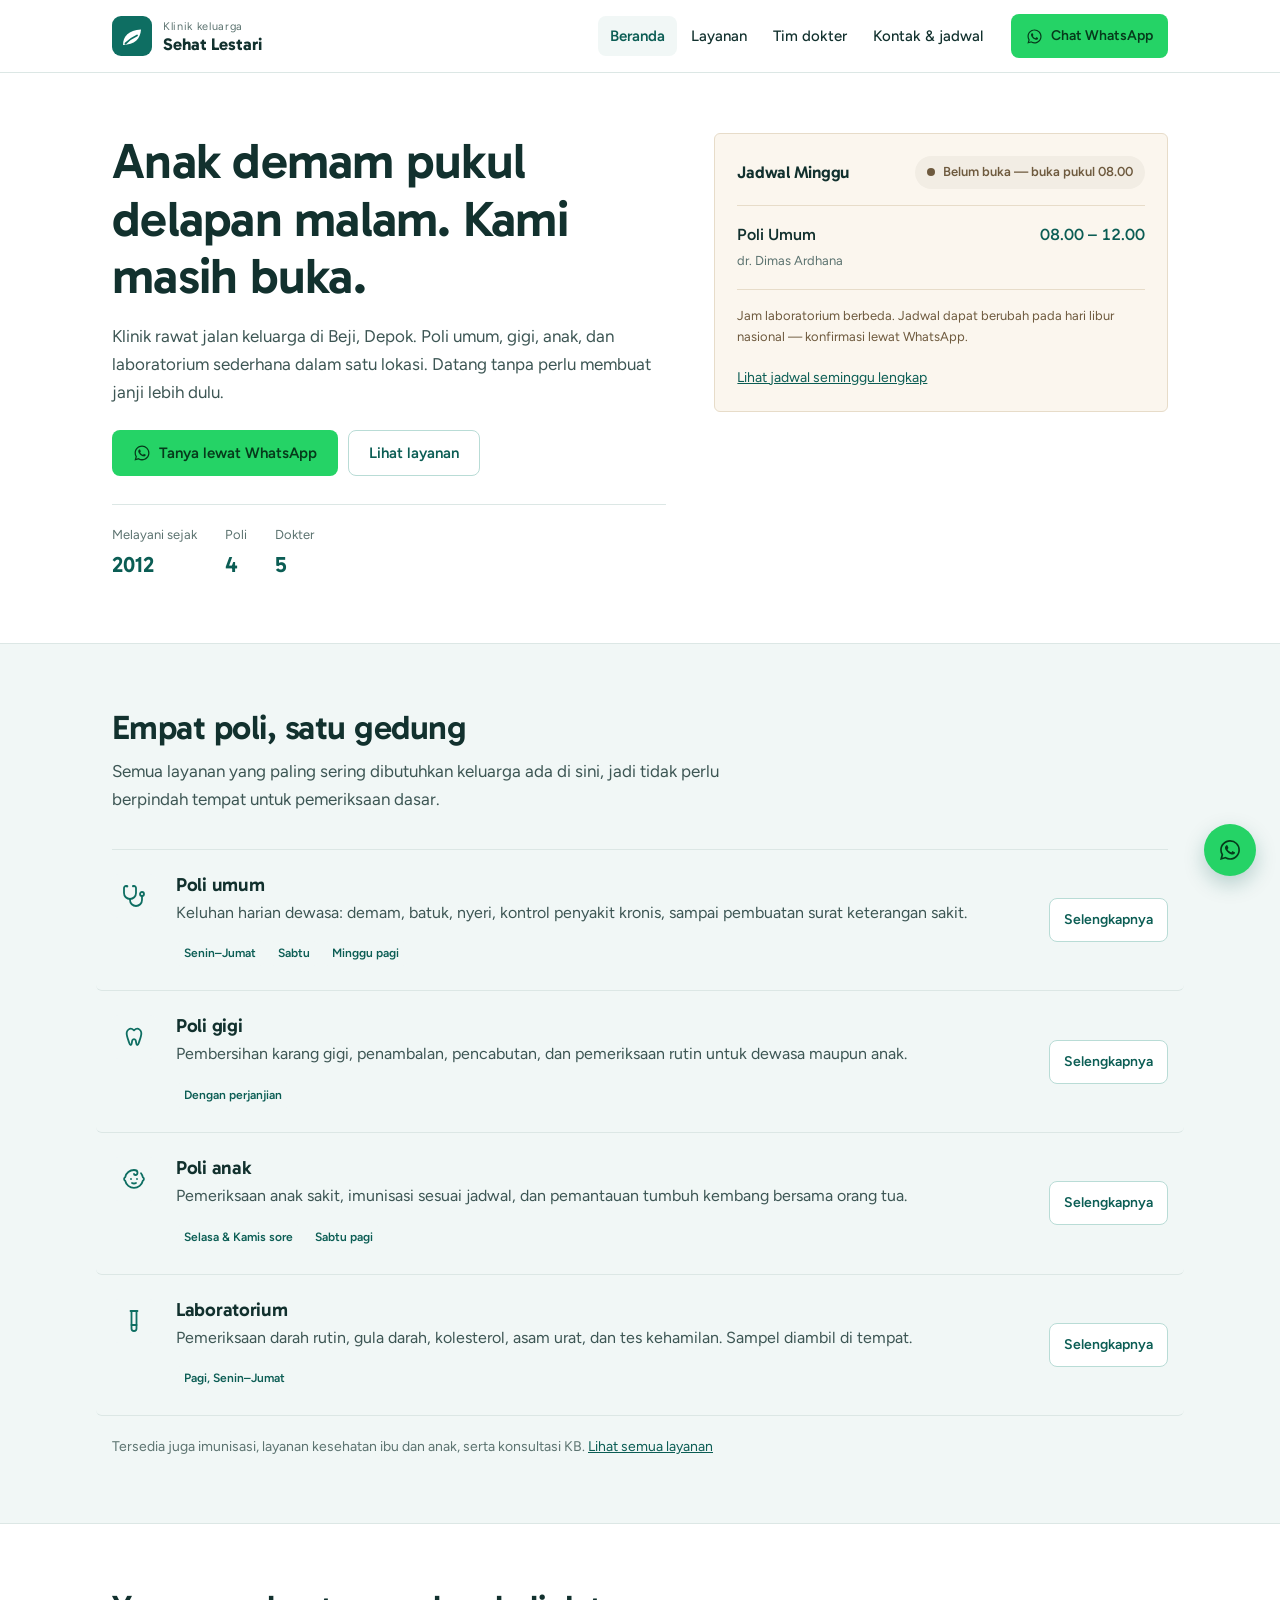
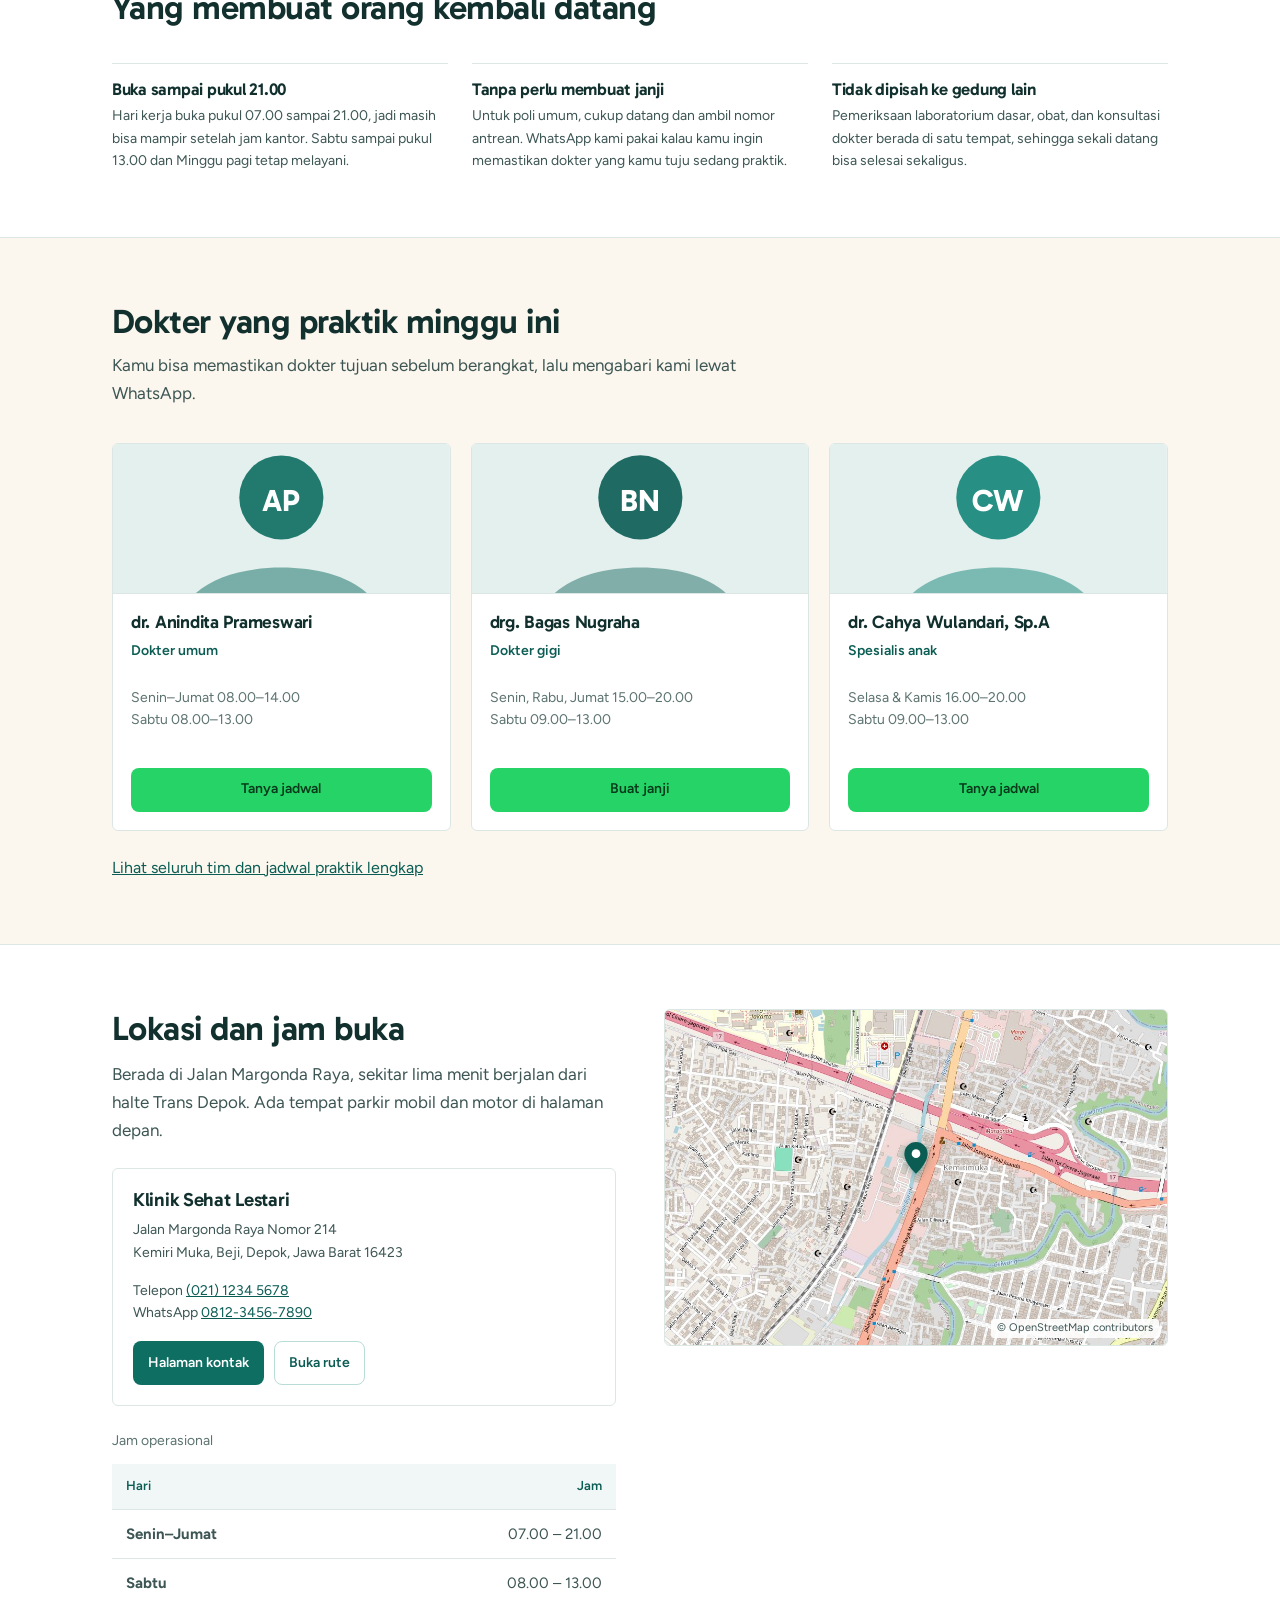
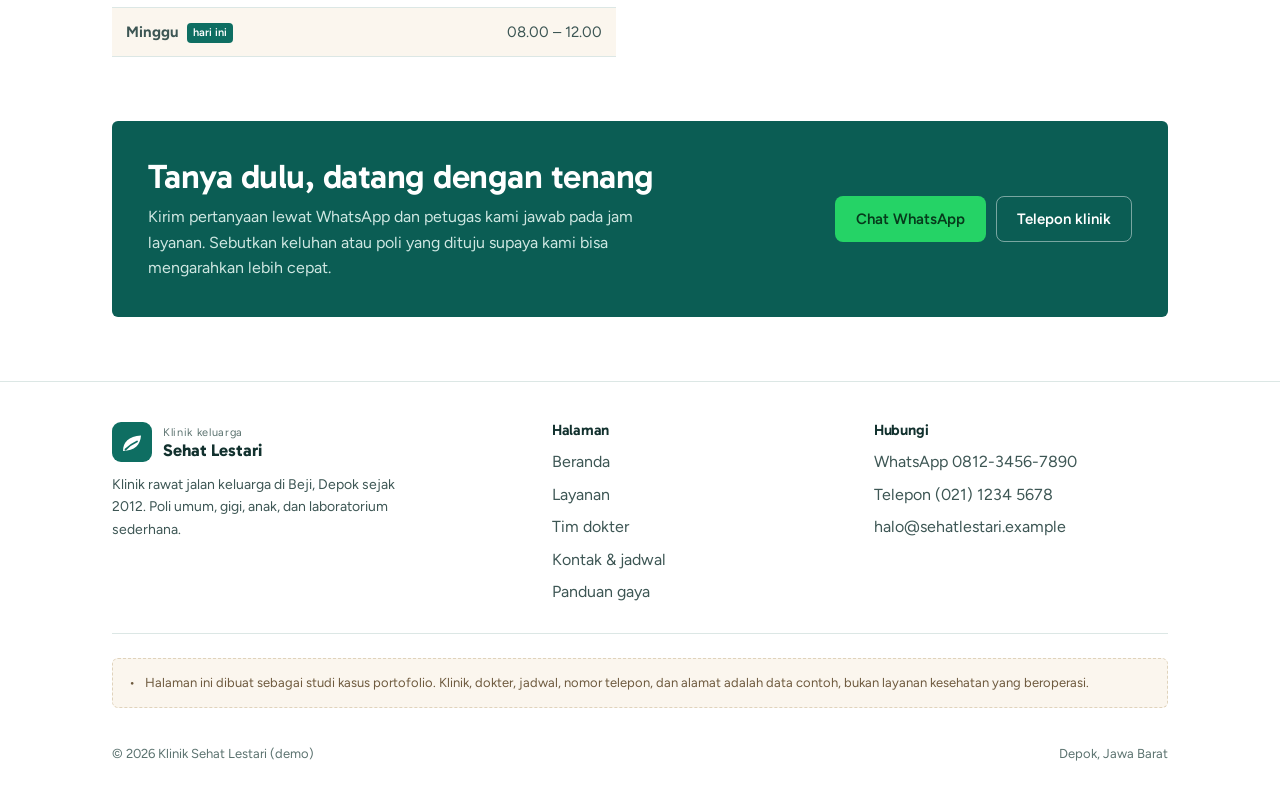
==== commit 6da67543: "feat: add static map and polish service schedule Use an OpenStreetMap-derived static map on the home" ====
--- a/index.html
+++ b/index.html
@@ -11,6 +11,12 @@
 <link rel="preconnect" href="https://fonts.gstatic.com" crossorigin>
 <link href="https://fonts.googleapis.com/css2?family=Figtree:wght@400;500;600&family=Gabarito:wght@600;700&display=swap" rel="stylesheet">
 <link rel="stylesheet" href="css/style.css">
+<noscript>
+  <style>
+    [data-today-status], [data-today-list], [data-today-foot] { display: none; }
+    .today__nojs { display: block; }
+  </style>
+</noscript>
 </head>
 <body>
 
@@ -18,7 +24,7 @@
 
 <header class="masthead">
   <div class="wrap masthead__inner">
-    <a class="brand" href="index.html" aria-label="Klinik Sehat Lestari, kembali ke beranda">
+    <a class="brand" href="index.html">
       <svg class="brand__mark" viewBox="0 0 40 40" aria-hidden="true">
         <rect width="40" height="40" rx="9" fill="#0E6E62"/>
         <path d="M11 29c0-9 5.5-14.5 18-15.5C28.5 23 22.5 28.5 11 29Z" fill="#fff"/>
@@ -106,6 +112,7 @@
           <li class="today__row"><span>Memuat jadwal praktik…</span></li>
         </ul>
         <p class="today__foot" data-today-foot></p>
+        <p class="today__foot today__nojs">JavaScript nonaktif. Cek <a href="kontak.html#jadwal">jadwal mingguan</a> untuk jam praktik hari ini.</p>
         <p style="margin-top:.875rem;">
           <a class="small" href="kontak.html#jadwal">Lihat jadwal seminggu lengkap</a>
         </p>
@@ -124,7 +131,7 @@
       <div class="rows">
         <article class="row">
           <span class="icon-box" aria-hidden="true">
-            <svg width="24" height="24" viewBox="0 0 24 24" fill="none" stroke="currentColor" stroke-width="1.8" stroke-linecap="round" stroke-linejoin="round"><path d="M7 3v5a4 4 0 0 0 8 0V3"/><path d="M11 12v4a5 5 0 0 0 9 3.4"/><circle cx="21" cy="18.5" r="2.5"/></svg>
+            <svg width="24" height="24" viewBox="0 0 24 24" fill="none" stroke="currentColor" stroke-width="1.8" stroke-linecap="round" stroke-linejoin="round"><path d="M4.8 2.3A.3.3 0 1 0 5 2H4a2 2 0 0 0-2 2v5a6 6 0 0 0 6 6 6 6 0 0 0 6-6V4a2 2 0 0 0-2-2h-1a.2.2 0 1 0 .3.3"/><path d="M8 15v1a6 6 0 0 0 6 6 6 6 0 0 0 6-6v-4"/><circle cx="20" cy="10" r="2"/></svg>
           </span>
           <div>
             <h3 class="row__title">Poli umum</h3>
@@ -136,7 +143,7 @@
 
         <article class="row">
           <span class="icon-box" aria-hidden="true">
-            <svg width="24" height="24" viewBox="0 0 24 24" fill="none" stroke="currentColor" stroke-width="1.8" stroke-linecap="round" stroke-linejoin="round"><path d="M12 3c3 3.5 4.5 6.2 4.5 8.5A4.5 4.5 0 0 1 12 16a4.5 4.5 0 0 1-4.5-4.5C7.5 9.2 9 6.5 12 3Z"/><path d="M12 16v5"/></svg>
+            <svg width="24" height="24" viewBox="0 0 24 24" fill="none" stroke="currentColor" stroke-width="1.8" stroke-linecap="round" stroke-linejoin="round"><path d="M12 5.4C10.3 3.7 8.2 3.2 6.7 4.4 4.8 5.8 4.3 8.6 5.1 11.2c.6 2.3 1.4 4.3 2 6.3.3 1 .7 2.5 1.7 2.5 1.2 0 .9-3.4 1.6-4.8.3-.6.8-1 1.6-1s1.3.4 1.6 1c.7 1.4.4 4.8 1.6 4.8 1 0 1.4-1.5 1.7-2.5.6-2 1.4-4 2-6.3.8-2.6.3-5.4-1.6-6.8-1.5-1.2-3.6-.7-5.3 1Z"/></svg>
           </span>
           <div>
             <h3 class="row__title">Poli gigi</h3>
@@ -148,7 +155,7 @@
 
         <article class="row">
           <span class="icon-box" aria-hidden="true">
-            <svg width="24" height="24" viewBox="0 0 24 24" fill="none" stroke="currentColor" stroke-width="1.8" stroke-linecap="round" stroke-linejoin="round"><circle cx="12" cy="8" r="4"/><path d="M5 21c0-3.6 3.1-6 7-6s7 2.4 7 6"/></svg>
+            <svg width="24" height="24" viewBox="0 0 24 24" fill="none" stroke="currentColor" stroke-width="1.8" stroke-linecap="round" stroke-linejoin="round"><path d="M9 12h.01"/><path d="M15 12h.01"/><path d="M10 16c.5.3 1.2.5 2 .5s1.5-.2 2-.5"/><path d="M19 6.3a9 9 0 0 1 1.8 3.9 2 2 0 0 1 0 3.6 9 9 0 0 1-17.6 0 2 2 0 0 1 0-3.6A9 9 0 0 1 12 3c2 0 3.5 1.1 3.5 2.5s-.9 2.5-2 2.5c-.8 0-1.5-.4-1.5-1"/></svg>
           </span>
           <div>
             <h3 class="row__title">Poli anak</h3>
@@ -160,7 +167,7 @@
 
         <article class="row">
           <span class="icon-box" aria-hidden="true">
-            <svg width="24" height="24" viewBox="0 0 24 24" fill="none" stroke="currentColor" stroke-width="1.8" stroke-linecap="round" stroke-linejoin="round"><path d="M9 3h6"/><path d="M10 3v6.5L6.5 15A4 4 0 0 0 10 21h4a4 4 0 0 0 3.5-6L14 9.5V3"/><path d="M8 15h8"/></svg>
+            <svg width="24" height="24" viewBox="0 0 24 24" fill="none" stroke="currentColor" stroke-width="1.8" stroke-linecap="round" stroke-linejoin="round"><path d="M14.5 2v17.5c0 1.4-1.1 2.5-2.5 2.5s-2.5-1.1-2.5-2.5V2"/><path d="M8.5 2h7"/><path d="M14.5 16h-5"/></svg>
           </span>
           <div>
             <h3 class="row__title">Laboratorium</h3>
@@ -184,16 +191,16 @@
       <div class="section-head">
         <h2 id="judul-alasan">Yang membuat orang kembali datang</h2>
       </div>
-      <div class="steps">
-        <div class="step">
+      <div class="points">
+        <div class="point">
           <h3>Buka sampai pukul 21.00</h3>
           <p class="small">Hari kerja buka pukul 07.00 sampai 21.00, jadi masih bisa mampir setelah jam kantor. Sabtu sampai pukul 13.00 dan Minggu pagi tetap melayani.</p>
         </div>
-        <div class="step">
+        <div class="point">
           <h3>Tanpa perlu membuat janji</h3>
           <p class="small">Untuk poli umum, cukup datang dan ambil nomor antrean. WhatsApp kami pakai kalau kamu ingin memastikan dokter yang kamu tuju sedang praktik.</p>
         </div>
-        <div class="step">
+        <div class="point">
           <h3>Tidak dipisah ke gedung lain</h3>
           <p class="small">Pemeriksaan laboratorium dasar, obat, dan konsultasi dokter berada di satu tempat, sehingga sekali datang bisa selesai sekaligus.</p>
         </div>
@@ -212,7 +219,7 @@
       <div class="doctors">
         <article class="doctor">
           <div class="doctor__avatar" aria-hidden="true">
-            <svg viewBox="0 0 240 150">
+            <svg viewBox="0 0 240 150" preserveAspectRatio="xMidYMid slice">
               <rect width="240" height="150" fill="#E4F0EE"/>
               <circle cx="120" cy="60" r="30" fill="#0E6E62" opacity=".9"/>
               <path d="M46 150c6-27 37-40 74-40s68 13 74 40Z" fill="#0E6E62" opacity=".5"/>
@@ -231,7 +238,7 @@
 
         <article class="doctor">
           <div class="doctor__avatar" aria-hidden="true">
-            <svg viewBox="0 0 240 150">
+            <svg viewBox="0 0 240 150" preserveAspectRatio="xMidYMid slice">
               <rect width="240" height="150" fill="#E4F0EE"/>
               <circle cx="120" cy="60" r="30" fill="#0B5D54" opacity=".9"/>
               <path d="M46 150c6-27 37-40 74-40s68 13 74 40Z" fill="#0B5D54" opacity=".45"/>
@@ -250,7 +257,7 @@
 
         <article class="doctor">
           <div class="doctor__avatar" aria-hidden="true">
-            <svg viewBox="0 0 240 150">
+            <svg viewBox="0 0 240 150" preserveAspectRatio="xMidYMid slice">
               <rect width="240" height="150" fill="#E4F0EE"/>
               <circle cx="120" cy="60" r="30" fill="#14857A" opacity=".9"/>
               <path d="M46 150c6-27 37-40 74-40s68 13 74 40Z" fill="#14857A" opacity=".5"/>
@@ -309,10 +316,13 @@
         </div>
 
         <div class="map">
-          <iframe
-            title="Peta lokasi Klinik Sehat Lestari di Beji, Depok"
-            src="https://www.google.com/maps?q=Jl.%20Margonda%20Raya%20No.%20214%2C%20Beji%2C%20Depok&output=embed"
-            loading="lazy" referrerpolicy="no-referrer-when-downgrade"></iframe>
+          <a class="map__link" href="https://www.openstreetmap.org/?mlat=-6.3787&amp;mlon=106.8309#map=16/-6.3787/106.8309" target="_blank" rel="noopener" aria-label="Buka peta lokasi Klinik Sehat Lestari di OpenStreetMap">
+            <img src="assets/peta-lokasi.jpg" width="960" height="640" alt="Peta lokasi Klinik Sehat Lestari di Jalan Margonda Raya, Beji, Depok">
+            <span class="map__pin" aria-hidden="true">
+              <svg viewBox="0 0 24 24" fill="currentColor"><path d="M12 22s7-6.3 7-12a7 7 0 1 0-14 0c0 5.7 7 12 7 12Z"/><circle cx="12" cy="10" r="2.6" fill="#fff"/></svg>
+            </span>
+          </a>
+          <span class="map__credit">© OpenStreetMap contributors</span>
         </div>
       </div>
     </div>
@@ -352,7 +362,7 @@
         <p class="small" style="margin-top:.75rem; max-width:34ch;">Klinik rawat jalan keluarga di Beji, Depok sejak 2012. Poli umum, gigi, anak, dan laboratorium sederhana.</p>
       </div>
       <div>
-        <h4>Halaman</h4>
+        <h3>Halaman</h3>
         <ul>
           <li><a href="index.html">Beranda</a></li>
           <li><a href="layanan.html">Layanan</a></li>
@@ -362,7 +372,7 @@
         </ul>
       </div>
       <div>
-        <h4>Hubungi</h4>
+        <h3>Hubungi</h3>
         <ul>
           <li><a href="https://wa.me/6281234567890?text=Halo%20Klinik%20Sehat%20Lestari%2C%20saya%20ingin%20bertanya%20mengenai%20jadwal%20dan%20layanan.">WhatsApp 0812-3456-7890</a></li>
           <li><a href="tel:+622112345678">Telepon (021) 1234 5678</a></li>
--- a/css/style.css
+++ b/css/style.css
@@ -155,7 +155,7 @@
 .btn--ghost:hover { background: var(--tosca-50); border-color: var(--tosca-500); }
 .btn--wa { background: var(--wa); color: var(--wa-on); }
 .btn--wa:hover { background: var(--wa-hover); }
-.btn--sm { min-height: 2.375rem; padding: 0 .875rem; font-size: .875rem; }
+.btn--sm { min-height: 2.75rem; padding: 0 .875rem; font-size: .875rem; }
 .btn--block { width: 100%; }
 .btn__icon { flex: none; }
 
@@ -238,7 +238,39 @@
   white-space: nowrap;
 }
 .table td:last-child, .table th:last-child { text-align: right; }
+
+/* Tabel jadwal: nama dokter rata kiri, jam tetap rapi di kanan */
+.table--slots td:last-child { text-align: left; }
+.slot {
+  display: flex;
+  flex-wrap: wrap;
+  align-items: baseline;
+  justify-content: space-between;
+  gap: .125rem 1rem;
+  width: 100%;
+}
+.slot__time {
+  font-variant-numeric: tabular-nums;
+  font-weight: 600;
+  color: var(--tosca-700);
+  white-space: nowrap;
+}
 .table tbody tr.is-today { background: var(--sand); }
+
+/* Baris jadwal — dipakai saat tabel terlalu sempit (mobile, atau di dalam akordeon) */
+.sch { display: grid; }
+.sch__row {
+  display: grid;
+  grid-template-columns: 9.5rem minmax(0, 1fr);
+  gap: .375rem 1rem;
+  padding: .5rem 0;
+  border-bottom: 1px dashed var(--line);
+  font-size: .9375rem;
+}
+.sch__row:last-child { border-bottom: 0; }
+.sch__day { font-weight: 600; color: var(--ink); }
+.sch__row.is-today { color: var(--tosca-700); }
+.sch__row.is-today .sch__day::after,
 .table tbody tr.is-today th[scope]::after {
   content: "hari ini";
   display: inline-block;
@@ -260,6 +292,9 @@
   margin-bottom: 1.5rem;
 }
 .tab {
+  display: inline-flex;
+  align-items: center;
+  min-height: 2.75rem;
   padding: .5rem .9375rem;
   font-family: var(--font-body);
   font-size: .875rem;
@@ -271,12 +306,11 @@
   cursor: pointer;
 }
 .tab:hover { border-color: var(--tosca-200); color: var(--tosca-700); }
-.tab[aria-selected="true"] {
+.tab--active {
   background: var(--tosca-600);
   border-color: var(--tosca-600);
   color: #fff;
 }
-.panel[hidden] { display: none; }
 
 /* Akordeon jadwal versi mobile */
 .acc {
@@ -304,6 +338,8 @@
 }
 .acc__btn[aria-expanded="true"] { color: var(--tosca-700); }
 .acc__sign { flex: none; color: var(--tosca-600); font-size: 1.25rem; line-height: 1; }
+.acc__sign::before { content: "+"; }
+.acc__btn[aria-expanded="true"] .acc__sign::before { content: "\2212"; }
 .acc__panel { padding: 0 1.125rem 1.125rem; border-top: 1px solid var(--line); padding-top: .875rem; }
 .acc.is-today { border-color: var(--tosca-500); }
 .acc.is-today .acc__btn { background: var(--sand); }
@@ -337,9 +373,10 @@
   border-radius: var(--radius-tile);
   overflow: hidden;
 }
-.doctor__avatar { border-bottom: 1px solid var(--line); background: var(--tosca-50); }
-.doctor__avatar svg { width: 100%; height: auto; }
+.doctor__avatar { height: 150px; border-bottom: 1px solid var(--line); background: var(--tosca-50); overflow: hidden; }
+.doctor__avatar svg { width: 100%; height: 100%; }
 .doctor__body { display: flex; flex-direction: column; gap: .5rem; flex: 1; padding: 1.125rem; }
+.doctor__body > .tag { align-self: flex-start; }
 .doctor__name { font-size: 1.125rem; }
 .doctor__spec { color: var(--tosca-700); font-size: .875rem; font-weight: 600; }
 .doctor__hours { font-size: .875rem; color: var(--muted); }
@@ -363,14 +400,37 @@
   color: var(--tosca-700);
 }
 
-/* Peta */
+/* Peta statis dari tile OpenStreetMap — cepat, tanpa iframe, tetap bisa diklik */
 .map {
+  position: relative;
   border: 1px solid var(--line);
   border-radius: var(--radius-tile);
   overflow: hidden;
   background: var(--tosca-50);
 }
-.map iframe { width: 100%; height: 100%; min-height: 320px; border: 0; display: block; }
+.map__link { display: block; position: relative; }
+.map img { width: 100%; height: auto; display: block; }
+.map__pin {
+  position: absolute;
+  left: 50%;
+  top: 50%;
+  width: 2.5rem;
+  height: 2.5rem;
+  transform: translate(-50%, -100%);
+  color: var(--tosca-700);
+  filter: drop-shadow(0 3px 4px rgba(11, 93, 84, .4));
+}
+.map__credit {
+  position: absolute;
+  right: .5rem;
+  bottom: .4375rem;
+  padding: .0625rem .375rem;
+  border-radius: 3px;
+  background: rgba(255, 255, 255, .9);
+  color: var(--body);
+  font-size: .6875rem;
+  line-height: 1.5;
+}
 
 /* Kotak info kontak */
 .contact-list li {
@@ -381,8 +441,8 @@
   border-bottom: 1px solid var(--line);
 }
 .contact-list li:first-child { border-top: 1px solid var(--line); }
-.contact-list dt { font-size: .8125rem; color: var(--muted); }
-.contact-list dd { margin: .125rem 0 0; font-size: 1rem; color: var(--ink); font-weight: 500; }
+.contact-list__label { display: block; font-size: .8125rem; color: var(--muted); }
+.contact-list__value { margin: .125rem 0 0; font-size: 1rem; color: var(--ink); font-weight: 500; }
 
 /* Catatan bahwa ini situs demo */
 .demo-note {
@@ -536,6 +596,7 @@
   color: var(--tosca-700);
   white-space: nowrap;
 }
+.today__nojs { display: none; }
 .today__foot {
   margin-top: 1rem;
   padding-top: 1rem;
@@ -570,7 +631,7 @@
   padding-bottom: 1.75rem;
   border-bottom: 1px solid var(--line);
 }
-.foot h4 { margin-bottom: .625rem; font-size: .9375rem; }
+.foot h3 { margin-bottom: .625rem; font-size: .9375rem; }
 .foot ul li + li { margin-top: .4375rem; }
 .foot a { color: var(--body); text-decoration: none; }
 .foot a:hover { color: var(--tosca-700); text-decoration: underline; }
